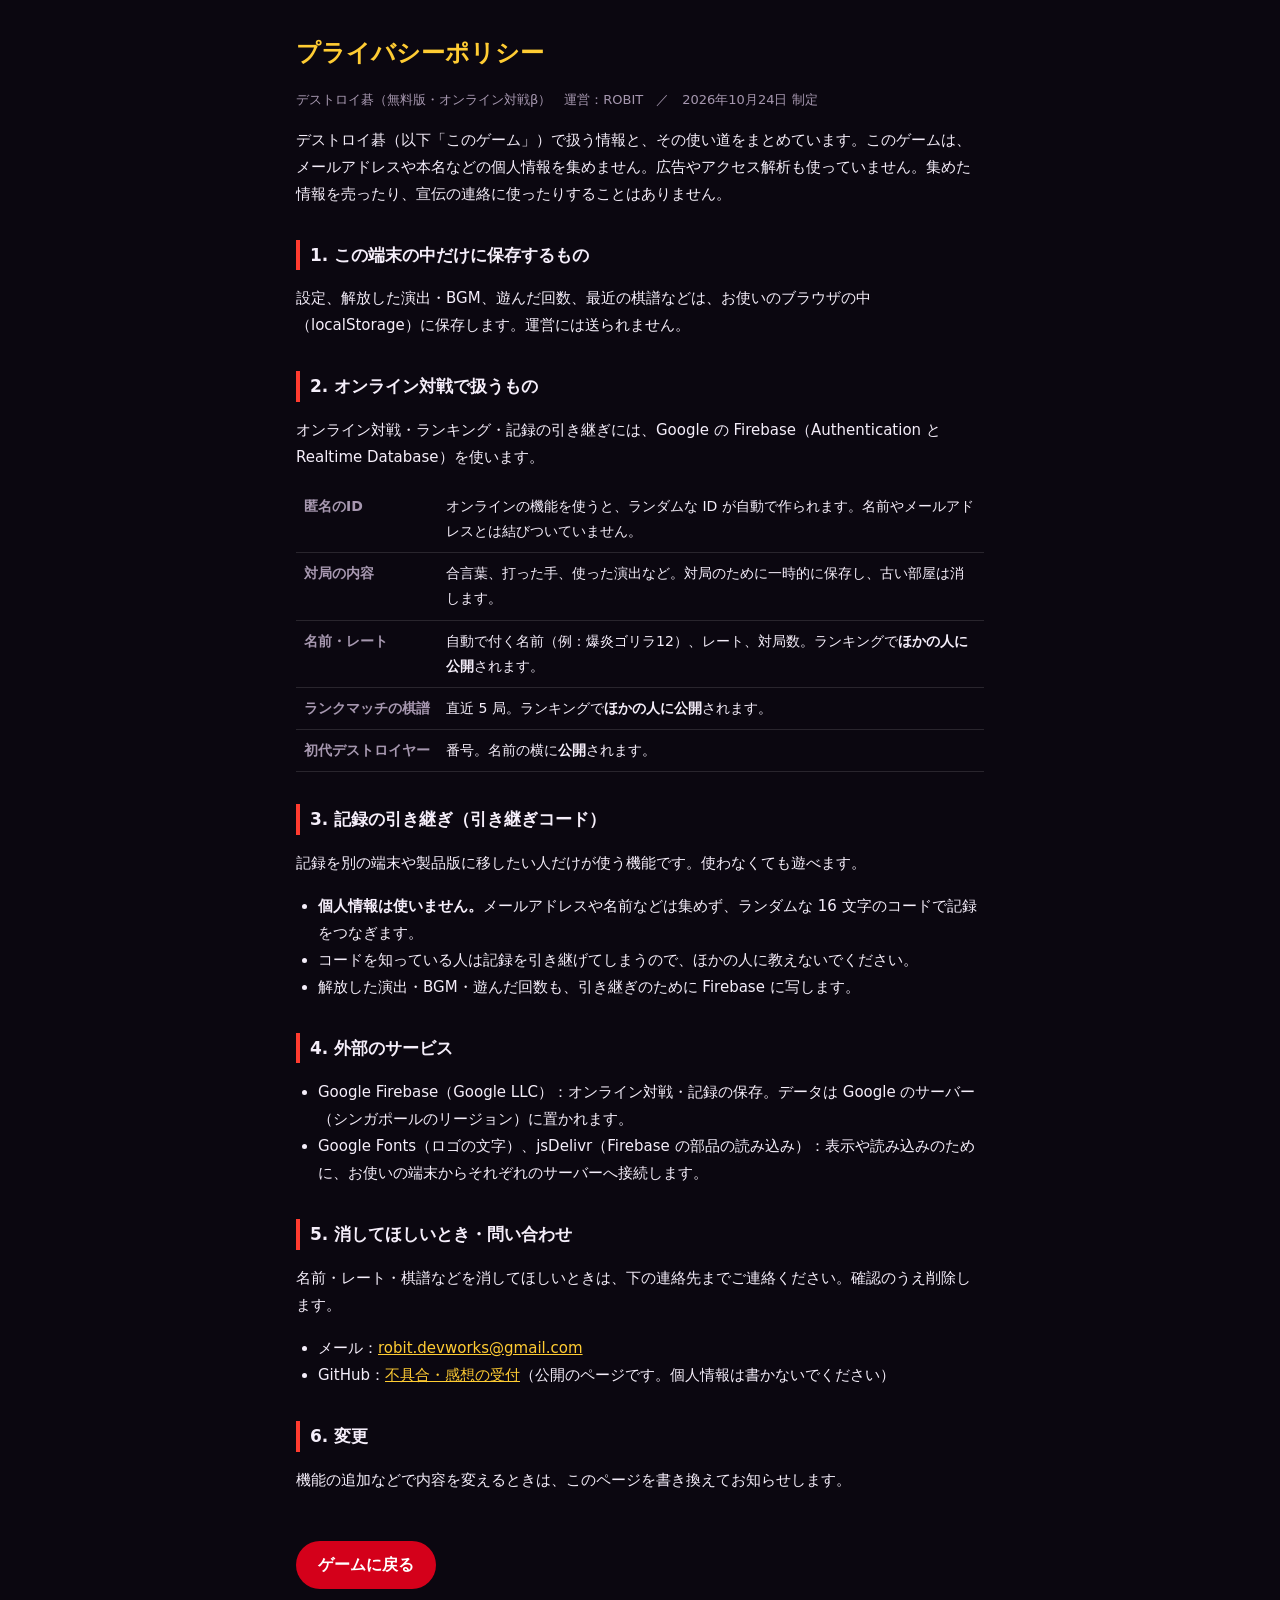
==== privacy.html @ c77bc844 "v0.1.0 を公開" ====
<!doctype html>
<html lang="ja">
<head>
  <meta charset="utf-8">
  <meta name="viewport" content="width=device-width, initial-scale=1">
  <title>プライバシーポリシー｜デストロイ碁</title>
  <meta name="robots" content="noindex">
  <style>
    :root { --bg: #0b0710; --panel: #19121f; --text: #f5eefa; --muted: #a798b0; --accent: #ffcc33; }
    * { box-sizing: border-box; }
    body { margin: 0; background: var(--bg); color: var(--text); font-family: 'Hiragino Sans', 'Yu Gothic', 'Noto Sans JP', system-ui, sans-serif; line-height: 1.8; }
    main { max-width: 720px; margin: 0 auto; padding: 32px 16px 64px; }
    h1 { font-size: 24px; margin: 0 0 4px; color: var(--accent); }
    h2 { font-size: 17px; margin: 32px 0 8px; padding-left: 10px; border-left: 4px solid #ff3b2f; }
    p, li { font-size: 15px; }
    ul { padding-left: 22px; }
    table { width: 100%; border-collapse: collapse; font-size: 14px; margin: 8px 0; }
    th, td { text-align: left; vertical-align: top; padding: 8px; border-bottom: 1px solid rgba(255, 255, 255, 0.12); }
    th { color: var(--muted); font-weight: 600; white-space: nowrap; }
    .muted { color: var(--muted); font-size: 13px; }
    a { color: var(--accent); }
    .back { display: inline-block; margin-top: 32px; padding: 10px 22px; border-radius: 999px; background: #d4001a; color: #fff; text-decoration: none; font-weight: 700; }
  </style>
</head>
<body>
<main>
  <h1>プライバシーポリシー</h1>
  <p class="muted">デストロイ碁（無料版・オンライン対戦β）　運営：ROBIT　／　2026年10月24日 制定</p>

  <p>デストロイ碁（以下「このゲーム」）で扱う情報と、その使い道をまとめています。このゲームは、メールアドレスや本名などの個人情報を集めません。広告やアクセス解析も使っていません。集めた情報を売ったり、宣伝の連絡に使ったりすることはありません。</p>

  <h2>1. この端末の中だけに保存するもの</h2>
  <p>設定、解放した演出・BGM、遊んだ回数、最近の棋譜などは、お使いのブラウザの中（localStorage）に保存します。運営には送られません。</p>

  <h2>2. オンライン対戦で扱うもの</h2>
  <p>オンライン対戦・ランキング・記録の引き継ぎには、Google の Firebase（Authentication と Realtime Database）を使います。</p>
  <table>
    <tr><th>匿名のID</th><td>オンラインの機能を使うと、ランダムな ID が自動で作られます。名前やメールアドレスとは結びついていません。</td></tr>
    <tr><th>対局の内容</th><td>合言葉、打った手、使った演出など。対局のために一時的に保存し、古い部屋は消します。</td></tr>
    <tr><th>名前・レート</th><td>自動で付く名前（例：爆炎ゴリラ12）、レート、対局数。ランキングで<b>ほかの人に公開</b>されます。</td></tr>
    <tr><th>ランクマッチの棋譜</th><td>直近 5 局。ランキングで<b>ほかの人に公開</b>されます。</td></tr>
    <tr><th>初代デストロイヤー</th><td>番号。名前の横に<b>公開</b>されます。</td></tr>
  </table>

  <h2>3. 記録の引き継ぎ（引き継ぎコード）</h2>
  <p>記録を別の端末や製品版に移したい人だけが使う機能です。使わなくても遊べます。</p>
  <ul>
    <li><b>個人情報は使いません。</b>メールアドレスや名前などは集めず、ランダムな 16 文字のコードで記録をつなぎます。</li>
    <li>コードを知っている人は記録を引き継げてしまうので、ほかの人に教えないでください。</li>
    <li>解放した演出・BGM・遊んだ回数も、引き継ぎのために Firebase に写します。</li>
  </ul>

  <h2>4. 外部のサービス</h2>
  <ul>
    <li>Google Firebase（Google LLC）：オンライン対戦・記録の保存。データは Google のサーバー（シンガポールのリージョン）に置かれます。</li>
    <li>Google Fonts（ロゴの文字）、jsDelivr（Firebase の部品の読み込み）：表示や読み込みのために、お使いの端末からそれぞれのサーバーへ接続します。</li>
  </ul>

  <h2>5. 消してほしいとき・問い合わせ</h2>
  <p>名前・レート・棋譜などを消してほしいときは、下の連絡先までご連絡ください。確認のうえ削除します。</p>
  <ul>
    <li>メール：<a href="mailto:robit.devworks@gmail.com">robit.devworks@gmail.com</a></li>
    <li>GitHub：<a href="https://github.com/robit-devworks/destroy-go-play/issues" target="_blank" rel="noopener">不具合・感想の受付</a>（公開のページです。個人情報は書かないでください）</li>
  </ul>

  <h2>6. 変更</h2>
  <p>機能の追加などで内容を変えるときは、このページを書き換えてお知らせします。</p>

  <a class="back" href="./">ゲームに戻る</a>
</main>
</body>
</html>
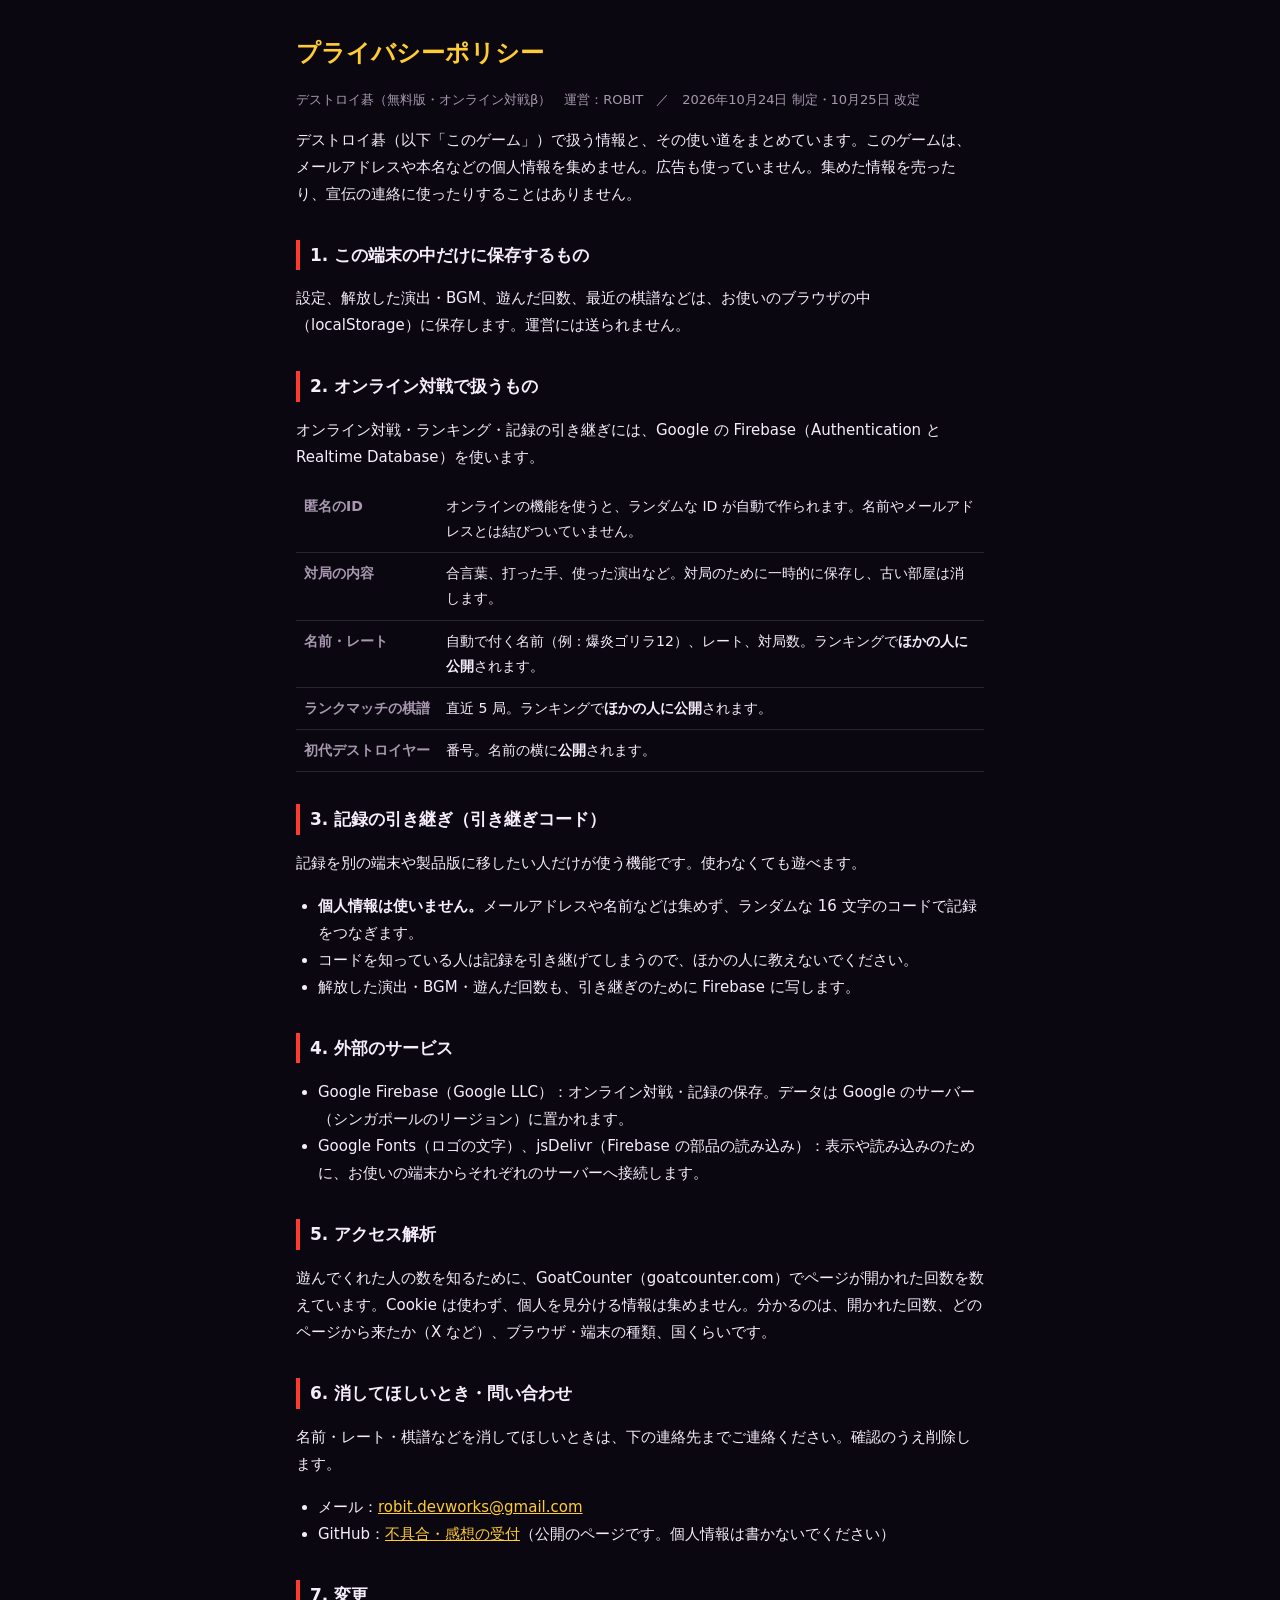
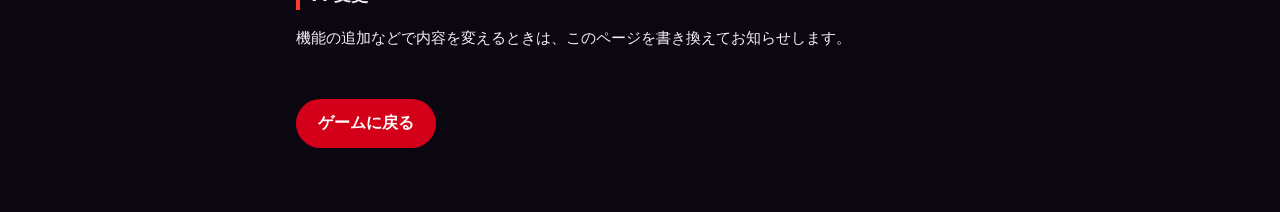
==== commit c96cbea3: "v0.1.0 を公開" ====
--- a/privacy.html
+++ b/privacy.html
@@ -25,9 +25,9 @@
 <body>
 <main>
   <h1>プライバシーポリシー</h1>
-  <p class="muted">デストロイ碁（無料版・オンライン対戦β）　運営：ROBIT　／　2026年10月24日 制定</p>
+  <p class="muted">デストロイ碁（無料版・オンライン対戦β）　運営：ROBIT　／　2026年10月24日 制定・10月25日 改定</p>
 
-  <p>デストロイ碁（以下「このゲーム」）で扱う情報と、その使い道をまとめています。このゲームは、メールアドレスや本名などの個人情報を集めません。広告やアクセス解析も使っていません。集めた情報を売ったり、宣伝の連絡に使ったりすることはありません。</p>
+  <p>デストロイ碁（以下「このゲーム」）で扱う情報と、その使い道をまとめています。このゲームは、メールアドレスや本名などの個人情報を集めません。広告も使っていません。集めた情報を売ったり、宣伝の連絡に使ったりすることはありません。</p>
 
   <h2>1. この端末の中だけに保存するもの</h2>
   <p>設定、解放した演出・BGM、遊んだ回数、最近の棋譜などは、お使いのブラウザの中（localStorage）に保存します。運営には送られません。</p>
@@ -56,14 +56,17 @@
     <li>Google Fonts（ロゴの文字）、jsDelivr（Firebase の部品の読み込み）：表示や読み込みのために、お使いの端末からそれぞれのサーバーへ接続します。</li>
   </ul>
 
-  <h2>5. 消してほしいとき・問い合わせ</h2>
+  <h2>5. アクセス解析</h2>
+  <p>遊んでくれた人の数を知るために、GoatCounter（goatcounter.com）でページが開かれた回数を数えています。Cookie は使わず、個人を見分ける情報は集めません。分かるのは、開かれた回数、どのページから来たか（X など）、ブラウザ・端末の種類、国くらいです。</p>
+
+  <h2>6. 消してほしいとき・問い合わせ</h2>
   <p>名前・レート・棋譜などを消してほしいときは、下の連絡先までご連絡ください。確認のうえ削除します。</p>
   <ul>
     <li>メール：<a href="mailto:robit.devworks@gmail.com">robit.devworks@gmail.com</a></li>
     <li>GitHub：<a href="https://github.com/robit-devworks/destroy-go-play/issues" target="_blank" rel="noopener">不具合・感想の受付</a>（公開のページです。個人情報は書かないでください）</li>
   </ul>
 
-  <h2>6. 変更</h2>
+  <h2>7. 変更</h2>
   <p>機能の追加などで内容を変えるときは、このページを書き換えてお知らせします。</p>
 
   <a class="back" href="./">ゲームに戻る</a>
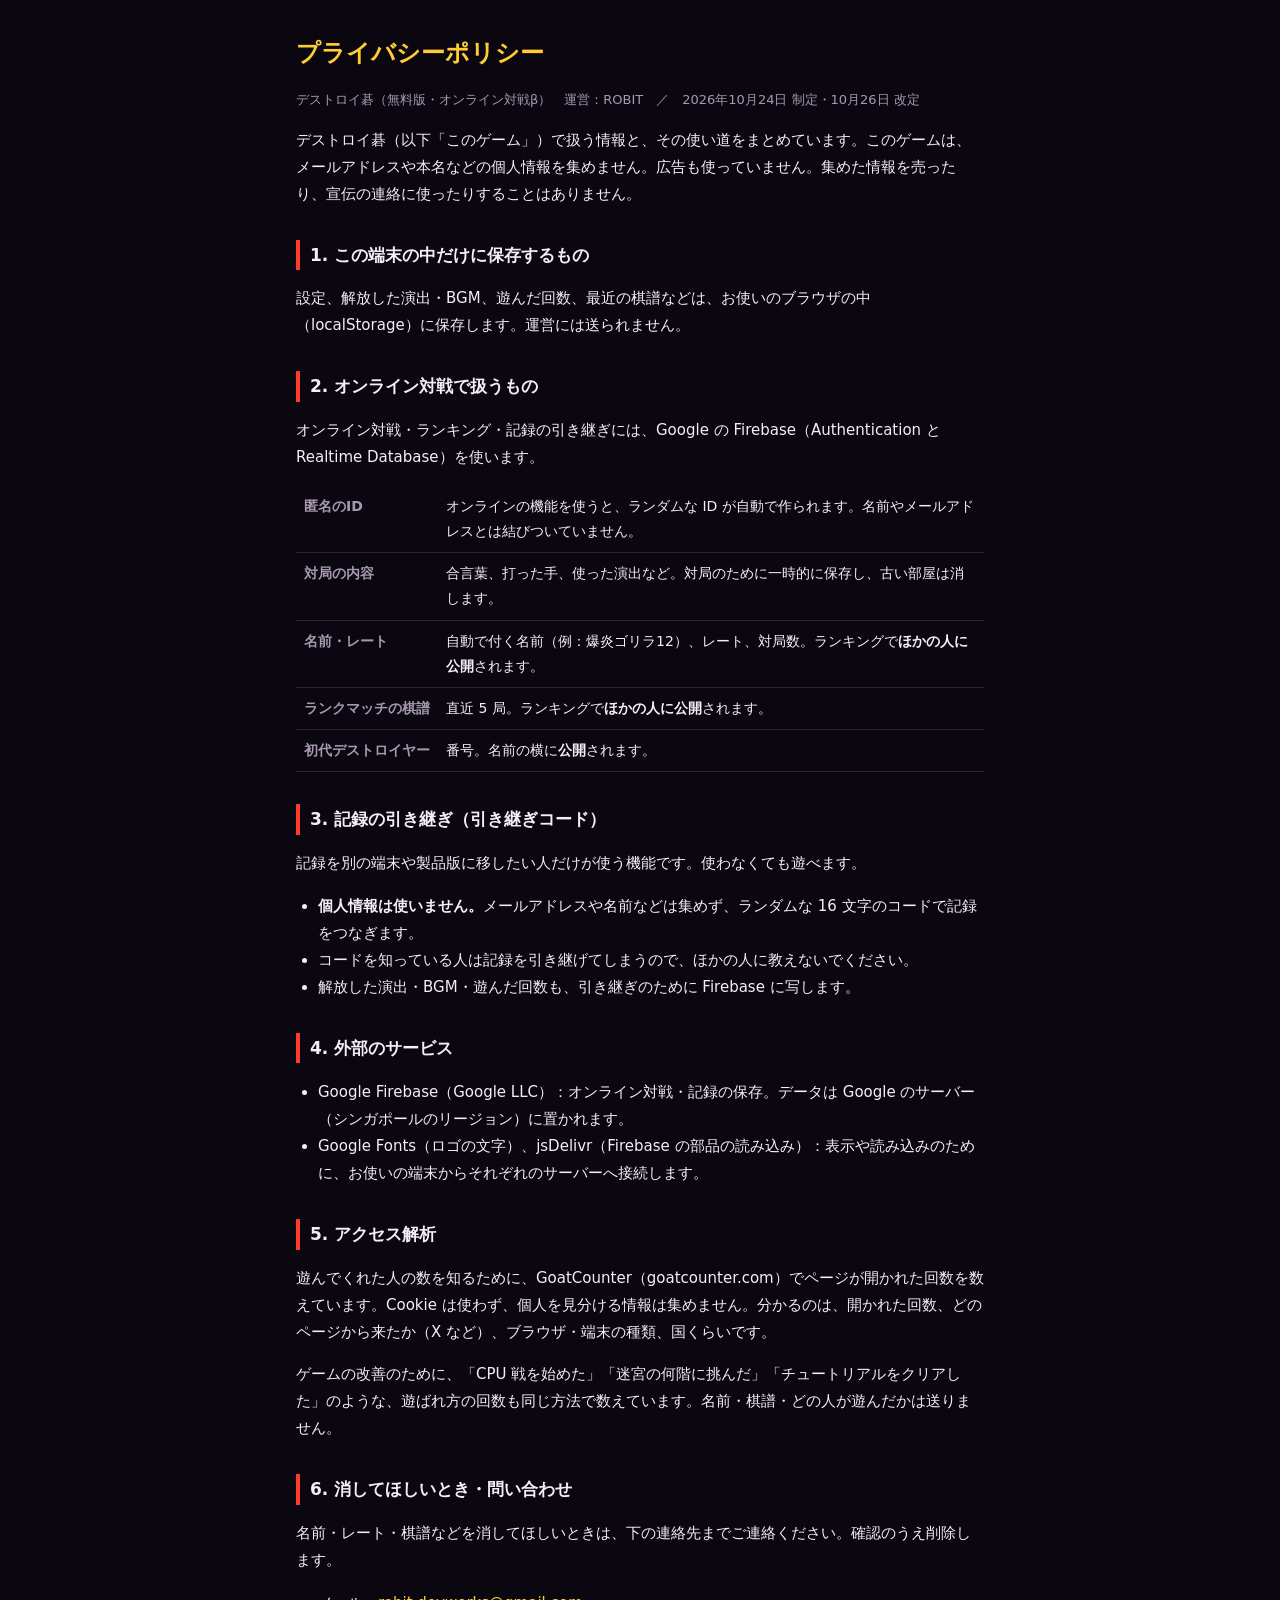
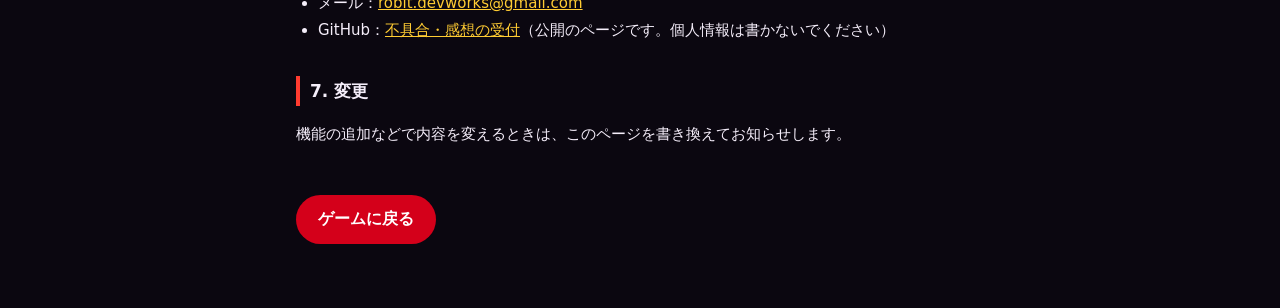
==== commit eff520c1: "v0.1.0 を公開" ====
--- a/privacy.html
+++ b/privacy.html
@@ -25,7 +25,7 @@
 <body>
 <main>
   <h1>プライバシーポリシー</h1>
-  <p class="muted">デストロイ碁（無料版・オンライン対戦β）　運営：ROBIT　／　2026年10月24日 制定・10月25日 改定</p>
+  <p class="muted">デストロイ碁（無料版・オンライン対戦β）　運営：ROBIT　／　2026年10月24日 制定・10月26日 改定</p>
 
   <p>デストロイ碁（以下「このゲーム」）で扱う情報と、その使い道をまとめています。このゲームは、メールアドレスや本名などの個人情報を集めません。広告も使っていません。集めた情報を売ったり、宣伝の連絡に使ったりすることはありません。</p>
 
@@ -58,6 +58,7 @@
 
   <h2>5. アクセス解析</h2>
   <p>遊んでくれた人の数を知るために、GoatCounter（goatcounter.com）でページが開かれた回数を数えています。Cookie は使わず、個人を見分ける情報は集めません。分かるのは、開かれた回数、どのページから来たか（X など）、ブラウザ・端末の種類、国くらいです。</p>
+  <p>ゲームの改善のために、「CPU 戦を始めた」「迷宮の何階に挑んだ」「チュートリアルをクリアした」のような、遊ばれ方の回数も同じ方法で数えています。名前・棋譜・どの人が遊んだかは送りません。</p>
 
   <h2>6. 消してほしいとき・問い合わせ</h2>
   <p>名前・レート・棋譜などを消してほしいときは、下の連絡先までご連絡ください。確認のうえ削除します。</p>
